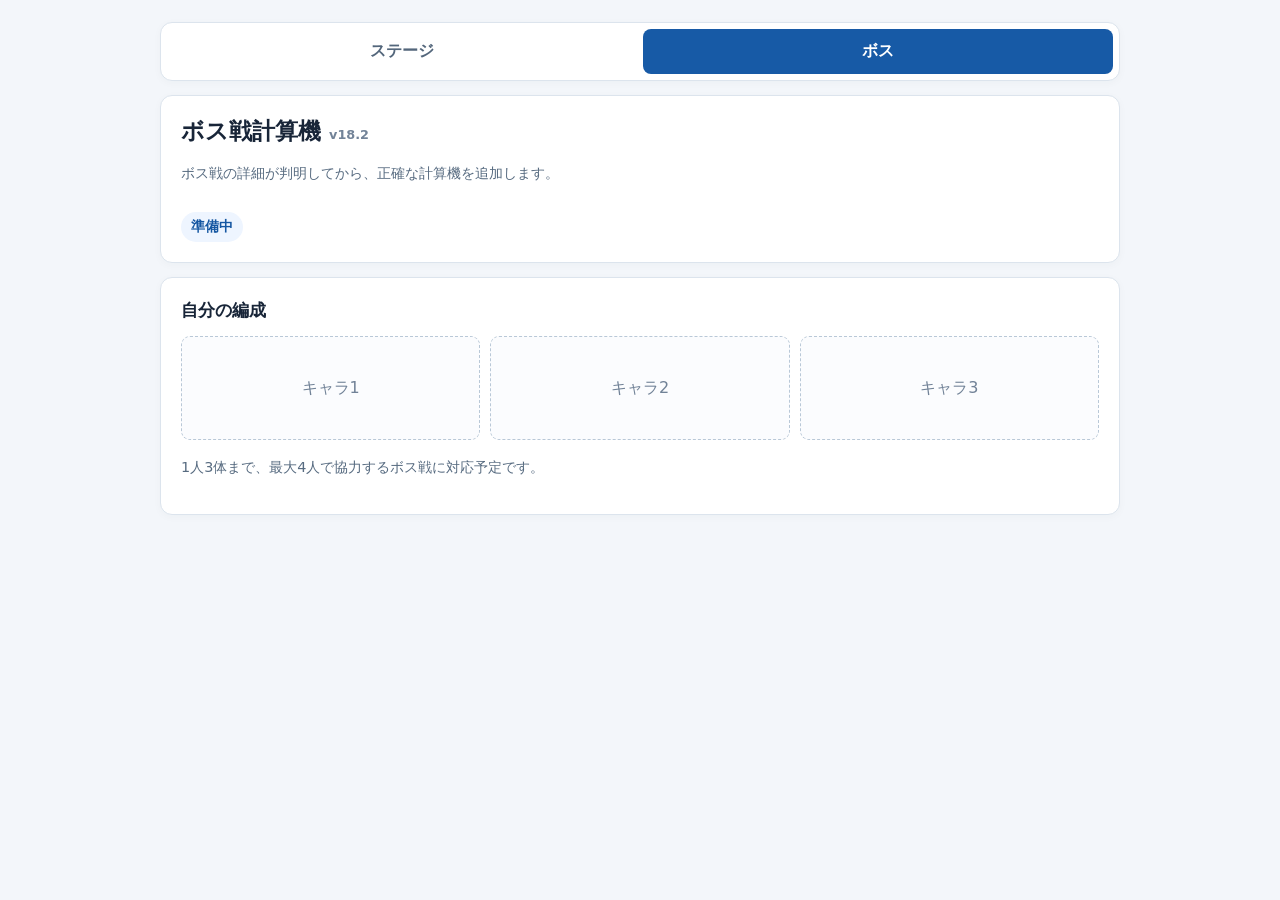
==== boss/index.html @ d80cfb78 "Add files via upload" ====
<!doctype html>
<html lang="ja">
<head>
  <meta charset="utf-8">
  <meta name="viewport" content="width=device-width,initial-scale=1">
  <title>ボス戦計算機 v18.2</title>
  <style>
    :root {
      font-family: system-ui, "Noto Sans JP", sans-serif;
      color: #182538;
      background: #f3f6fa;
      font-size: 16px;
    }
    * { box-sizing: border-box; }
    body { margin: 0; padding: 22px 12px; }
    .wrap { max-width: 960px; margin: auto; }
    .mode-nav {
      display: grid;
      grid-template-columns: 1fr 1fr;
      gap: 6px;
      padding: 6px;
      margin: 0 0 14px;
      background: #fff;
      border: 1px solid #dce4ed;
      border-radius: 12px;
      box-shadow: 0 2px 8px #1e304608;
    }
    .mode-link {
      display: block;
      padding: 12px 16px;
      border-radius: 8px;
      color: #53667b;
      text-align: center;
      text-decoration: none;
      font-weight: 750;
    }
    .mode-link:hover { background: #f3f6fa; }
    .mode-link.active { color: #fff; background: #175aa6; }
    .panel {
      background: #fff;
      border: 1px solid #dce4ed;
      border-radius: 12px;
      padding: 20px;
      margin: 0 0 14px;
      box-shadow: 0 2px 8px #1e304608;
    }
    h1 { font-size: 1.45rem; margin: 0 0 7px; }
    .version { font-size: .8rem; color: #728398; }
    h2 { font-size: 1.08rem; margin: 0 0 14px; }
    .muted { color: #576b80; font-size: .9rem; line-height: 1.7; }
    .status {
      display: inline-block;
      margin-top: 12px;
      padding: 6px 10px;
      color: #1557a2;
      background: #eef5ff;
      border-radius: 999px;
      font-size: .86rem;
      font-weight: 750;
    }
    .slots { display: grid; grid-template-columns: repeat(3, 1fr); gap: 10px; }
    .slot {
      min-height: 104px;
      display: grid;
      place-items: center;
      padding: 14px;
      color: #718297;
      background: #fbfcfe;
      border: 1px dashed #b9c8d7;
      border-radius: 9px;
      text-align: center;
    }
    @media (max-width: 560px) {
      body { padding: 10px 6px; }
      .panel { padding: 15px; }
      .slots { grid-template-columns: 1fr; }
      .slot { min-height: 74px; }
    }
  </style>
</head>
<body>
<main class="wrap">
  <nav class="mode-nav" aria-label="計算機の切り替え">
    <a class="mode-link" href="../index.html">ステージ</a>
    <a class="mode-link active" href="./" aria-current="page">ボス</a>
  </nav>

  <section class="panel">
    <h1>ボス戦計算機 <span class="version">v18.2</span></h1>
    <p class="muted">ボス戦の詳細が判明してから、正確な計算機を追加します。</p>
    <span class="status">準備中</span>
  </section>

  <section class="panel">
    <h2>自分の編成</h2>
    <div class="slots" aria-label="最大3体の編成枠">
      <div class="slot">キャラ1</div>
      <div class="slot">キャラ2</div>
      <div class="slot">キャラ3</div>
    </div>
    <p class="muted">1人3体まで、最大4人で協力するボス戦に対応予定です。</p>
  </section>
</main>
</body>
</html>
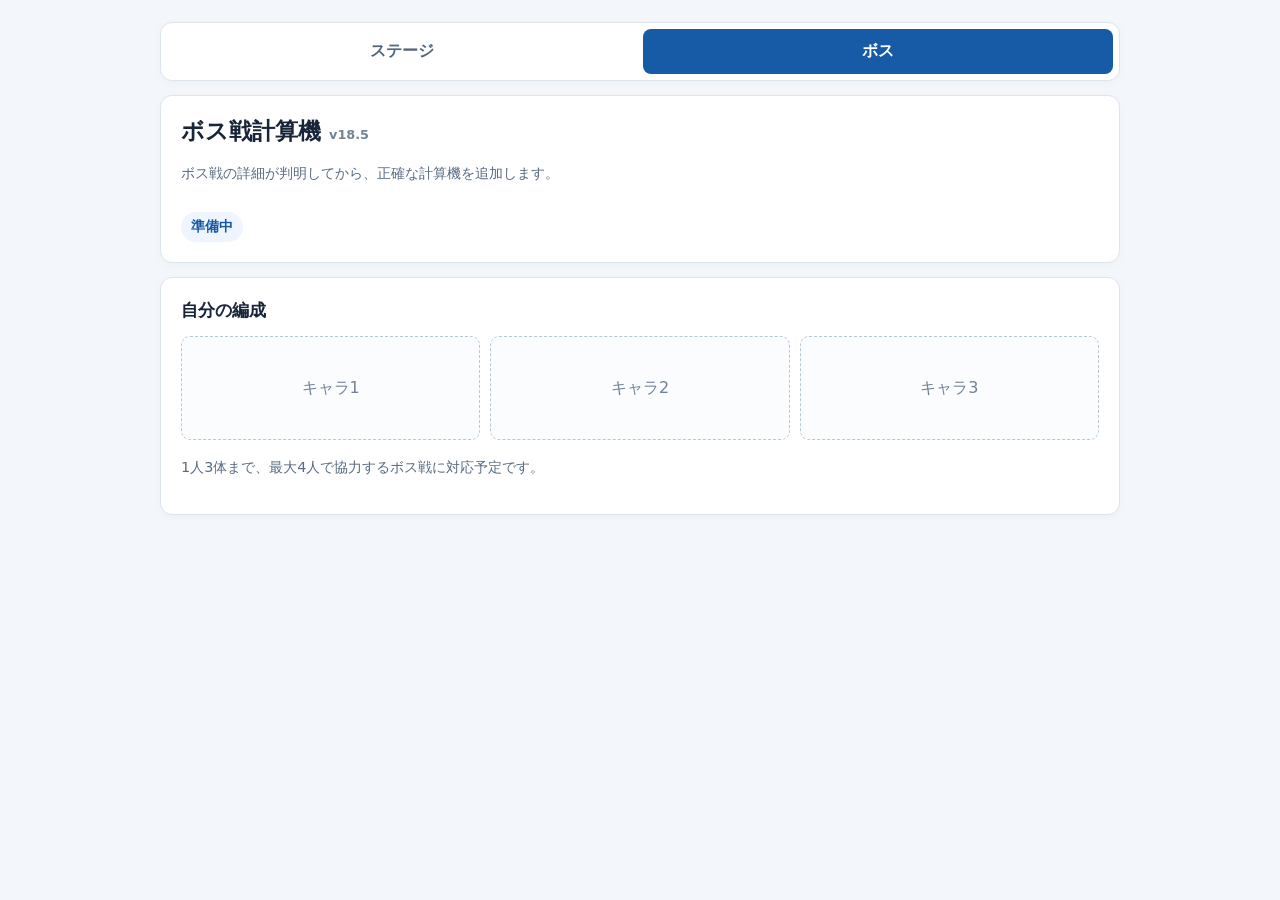
==== commit 8875a4e2: "Add files via upload" ====
--- a/boss/index.html
+++ b/boss/index.html
@@ -3,7 +3,7 @@
 <head>
   <meta charset="utf-8">
   <meta name="viewport" content="width=device-width,initial-scale=1">
-  <title>ボス戦計算機 v18.2</title>
+  <title>ボス戦計算機 v18.5</title>
   <style>
     :root {
       font-family: system-ui, "Noto Sans JP", sans-serif;
@@ -86,7 +86,7 @@
   </nav>
 
   <section class="panel">
-    <h1>ボス戦計算機 <span class="version">v18.2</span></h1>
+    <h1>ボス戦計算機 <span class="version">v18.5</span></h1>
     <p class="muted">ボス戦の詳細が判明してから、正確な計算機を追加します。</p>
     <span class="status">準備中</span>
   </section>
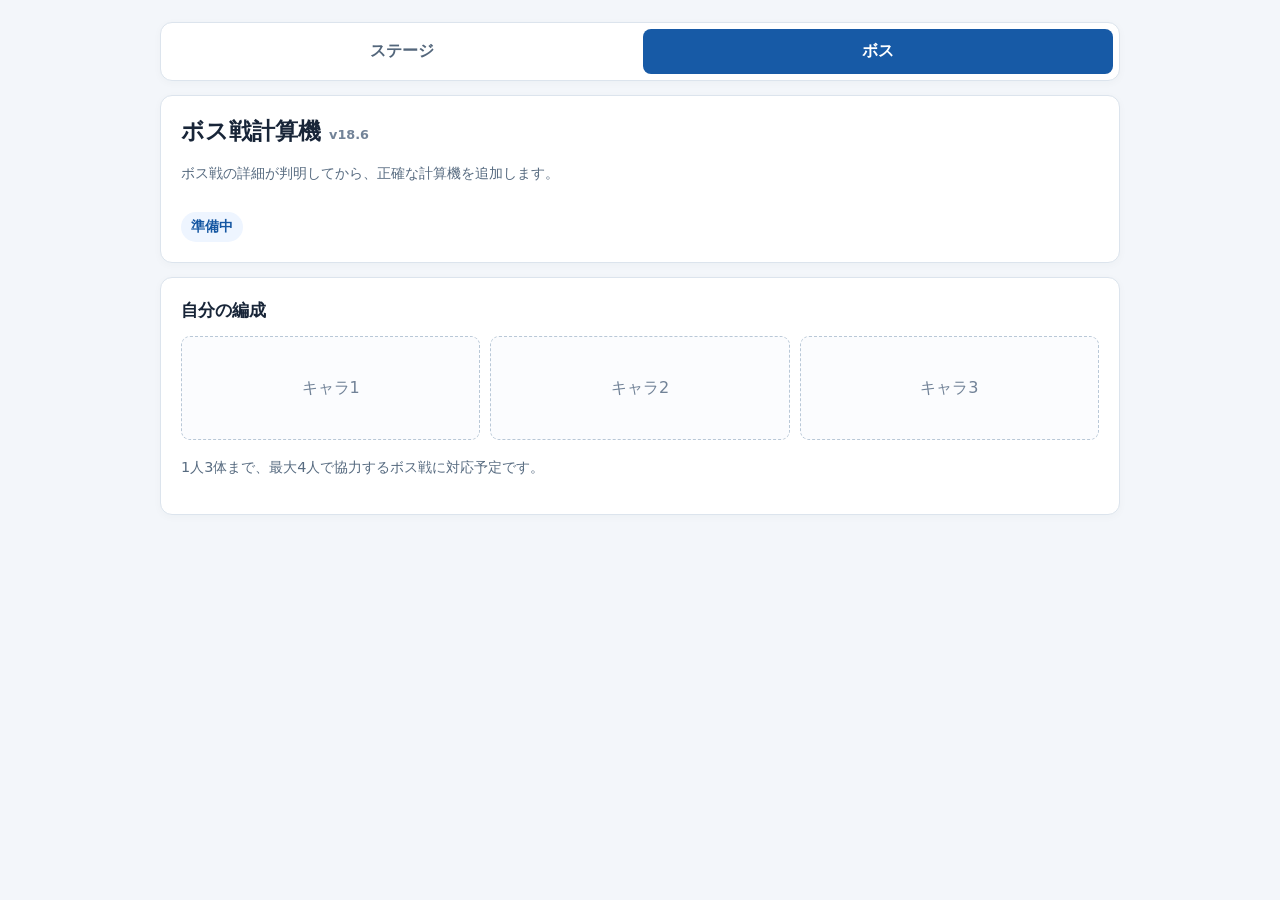
==== commit 79fe996e: "Add files via upload" ====
--- a/boss/index.html
+++ b/boss/index.html
@@ -3,7 +3,7 @@
 <head>
   <meta charset="utf-8">
   <meta name="viewport" content="width=device-width,initial-scale=1">
-  <title>ボス戦計算機 v18.5</title>
+  <title>ボス戦計算機 v18.6</title>
   <style>
     :root {
       font-family: system-ui, "Noto Sans JP", sans-serif;
@@ -86,7 +86,7 @@
   </nav>
 
   <section class="panel">
-    <h1>ボス戦計算機 <span class="version">v18.5</span></h1>
+    <h1>ボス戦計算機 <span class="version">v18.6</span></h1>
     <p class="muted">ボス戦の詳細が判明してから、正確な計算機を追加します。</p>
     <span class="status">準備中</span>
   </section>
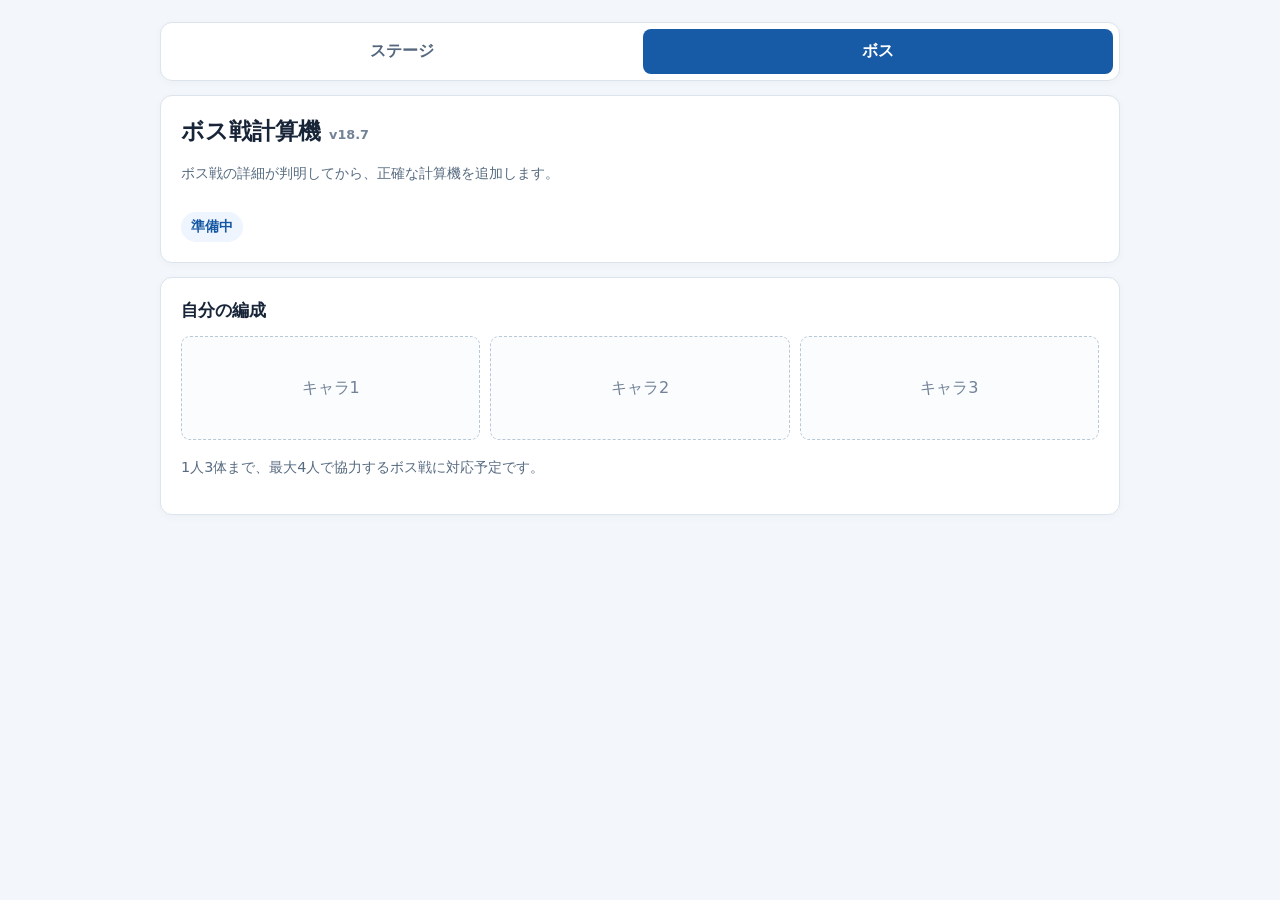
==== commit 0200dab4: "Add files via upload" ====
--- a/boss/index.html
+++ b/boss/index.html
@@ -3,7 +3,7 @@
 <head>
   <meta charset="utf-8">
   <meta name="viewport" content="width=device-width,initial-scale=1">
-  <title>ボス戦計算機 v18.6</title>
+  <title>ボス戦計算機 v18.7</title>
   <style>
     :root {
       font-family: system-ui, "Noto Sans JP", sans-serif;
@@ -86,7 +86,7 @@
   </nav>
 
   <section class="panel">
-    <h1>ボス戦計算機 <span class="version">v18.6</span></h1>
+    <h1>ボス戦計算機 <span class="version">v18.7</span></h1>
     <p class="muted">ボス戦の詳細が判明してから、正確な計算機を追加します。</p>
     <span class="status">準備中</span>
   </section>
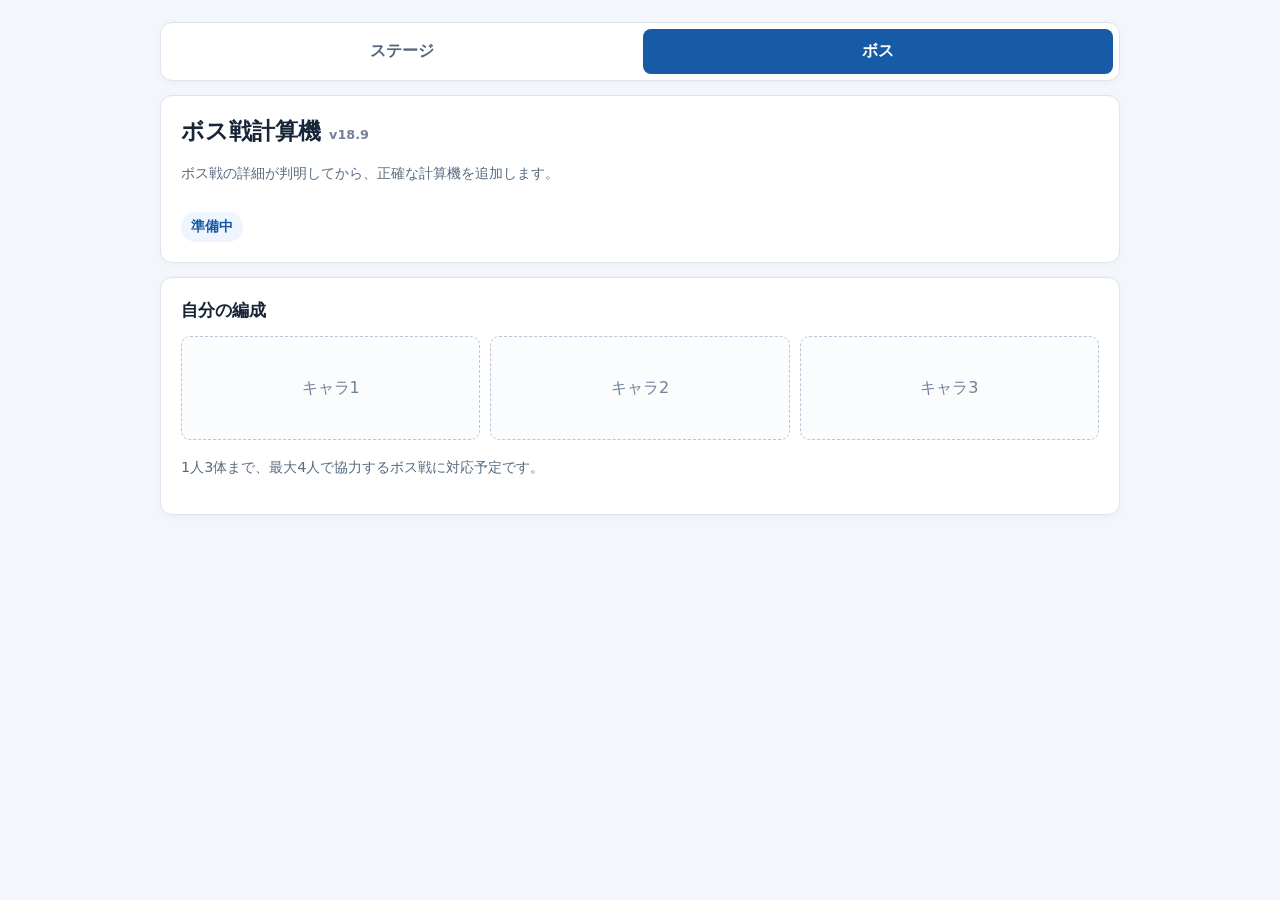
==== commit 34ffea9c: "Add files via upload" ====
--- a/boss/index.html
+++ b/boss/index.html
@@ -3,7 +3,7 @@
 <head>
   <meta charset="utf-8">
   <meta name="viewport" content="width=device-width,initial-scale=1">
-  <title>ボス戦計算機 v18.7</title>
+  <title>ボス戦計算機 v18.9</title>
   <style>
     :root {
       font-family: system-ui, "Noto Sans JP", sans-serif;
@@ -86,7 +86,7 @@
   </nav>
 
   <section class="panel">
-    <h1>ボス戦計算機 <span class="version">v18.7</span></h1>
+    <h1>ボス戦計算機 <span class="version">v18.9</span></h1>
     <p class="muted">ボス戦の詳細が判明してから、正確な計算機を追加します。</p>
     <span class="status">準備中</span>
   </section>
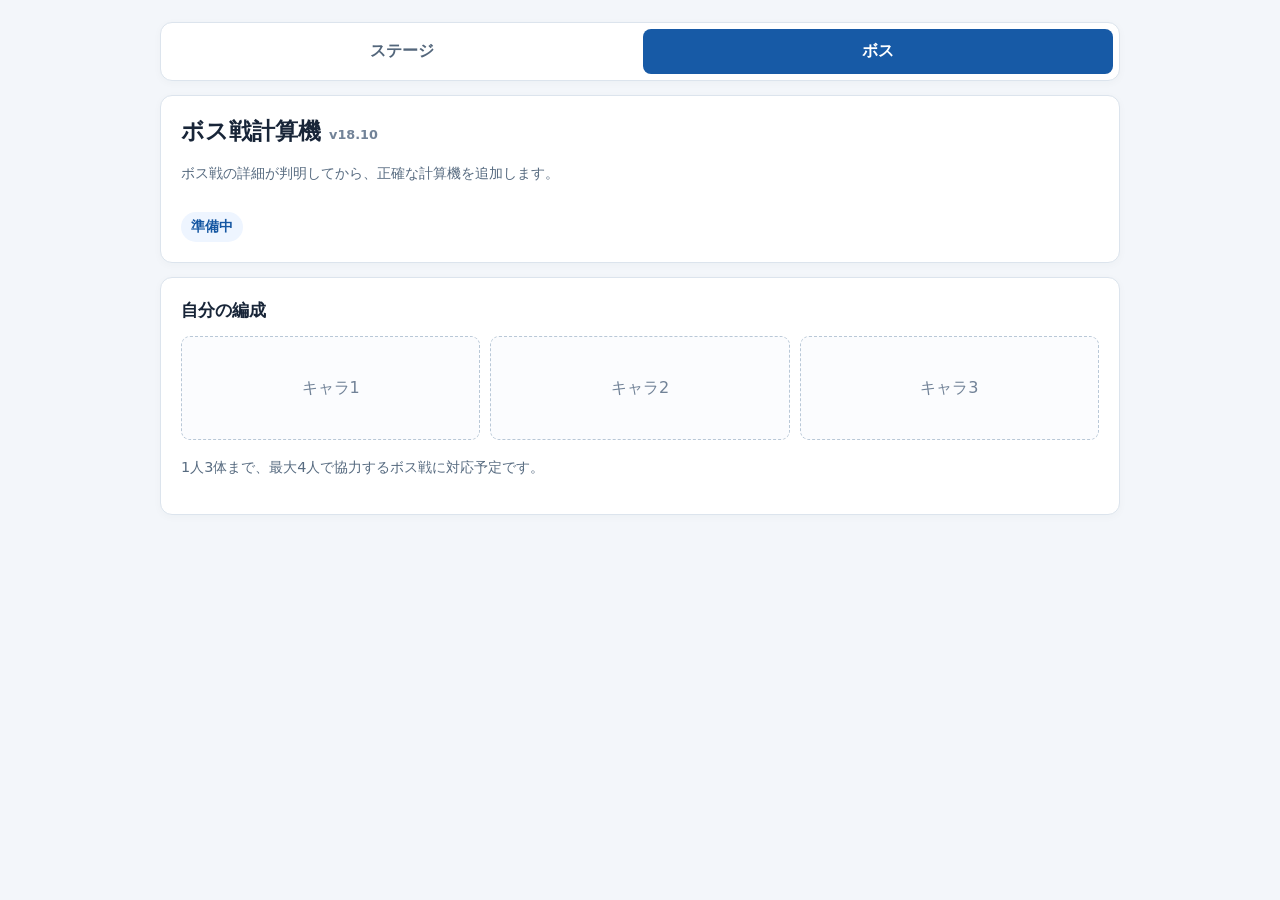
==== commit 2f9068fd: "Add files via upload" ====
--- a/boss/index.html
+++ b/boss/index.html
@@ -3,7 +3,7 @@
 <head>
   <meta charset="utf-8">
   <meta name="viewport" content="width=device-width,initial-scale=1">
-  <title>ボス戦計算機 v18.9</title>
+  <title>ボス戦計算機 v18.10</title>
   <style>
     :root {
       font-family: system-ui, "Noto Sans JP", sans-serif;
@@ -86,7 +86,7 @@
   </nav>
 
   <section class="panel">
-    <h1>ボス戦計算機 <span class="version">v18.9</span></h1>
+    <h1>ボス戦計算機 <span class="version">v18.10</span></h1>
     <p class="muted">ボス戦の詳細が判明してから、正確な計算機を追加します。</p>
     <span class="status">準備中</span>
   </section>
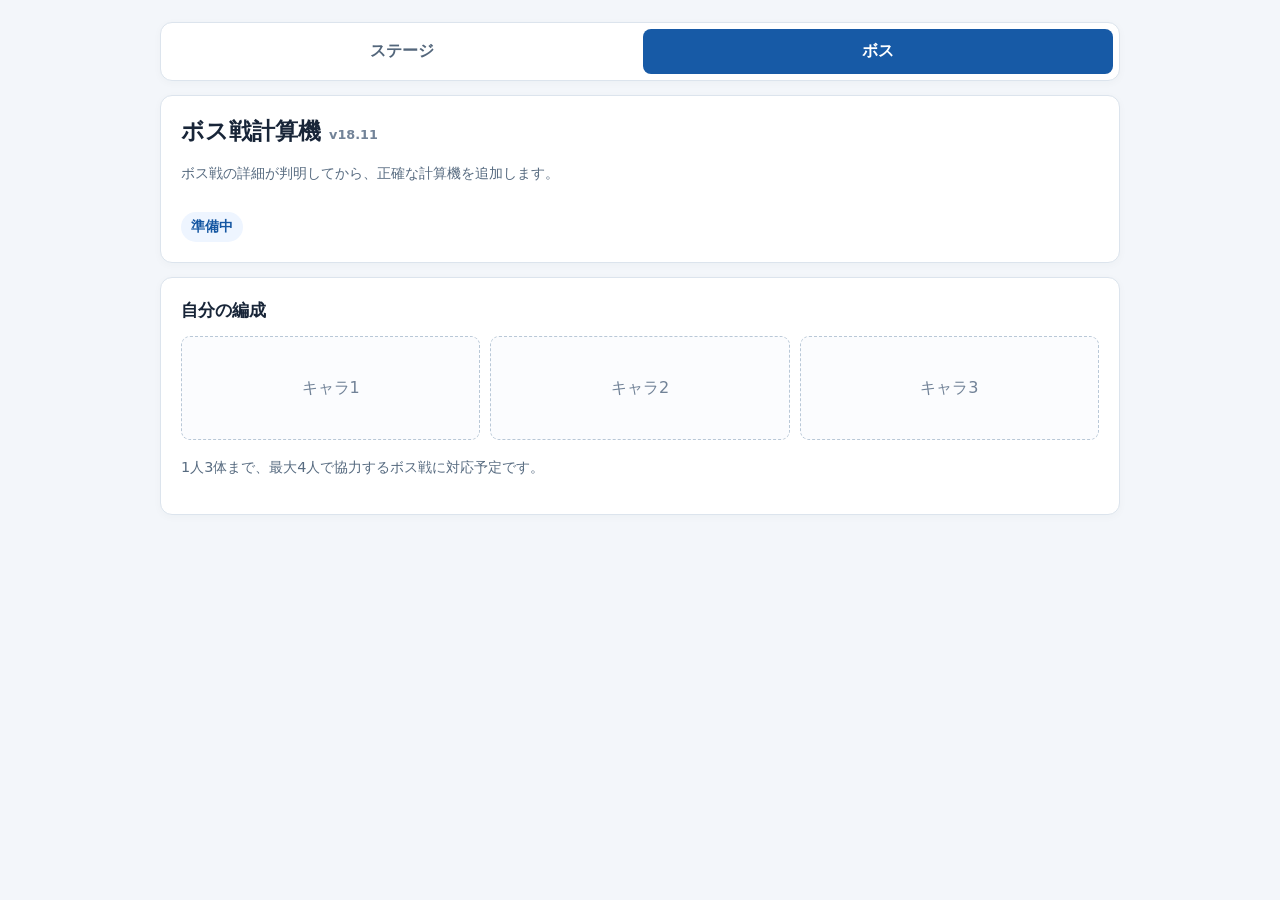
==== commit 5a974e18: "Add files via upload" ====
--- a/boss/index.html
+++ b/boss/index.html
@@ -3,90 +3,18 @@
 <head>
   <meta charset="utf-8">
   <meta name="viewport" content="width=device-width,initial-scale=1">
-  <title>ボス戦計算機 v18.10</title>
-  <style>
-    :root {
-      font-family: system-ui, "Noto Sans JP", sans-serif;
-      color: #182538;
-      background: #f3f6fa;
-      font-size: 16px;
-    }
-    * { box-sizing: border-box; }
-    body { margin: 0; padding: 22px 12px; }
-    .wrap { max-width: 960px; margin: auto; }
-    .mode-nav {
-      display: grid;
-      grid-template-columns: 1fr 1fr;
-      gap: 6px;
-      padding: 6px;
-      margin: 0 0 14px;
-      background: #fff;
-      border: 1px solid #dce4ed;
-      border-radius: 12px;
-      box-shadow: 0 2px 8px #1e304608;
-    }
-    .mode-link {
-      display: block;
-      padding: 12px 16px;
-      border-radius: 8px;
-      color: #53667b;
-      text-align: center;
-      text-decoration: none;
-      font-weight: 750;
-    }
-    .mode-link:hover { background: #f3f6fa; }
-    .mode-link.active { color: #fff; background: #175aa6; }
-    .panel {
-      background: #fff;
-      border: 1px solid #dce4ed;
-      border-radius: 12px;
-      padding: 20px;
-      margin: 0 0 14px;
-      box-shadow: 0 2px 8px #1e304608;
-    }
-    h1 { font-size: 1.45rem; margin: 0 0 7px; }
-    .version { font-size: .8rem; color: #728398; }
-    h2 { font-size: 1.08rem; margin: 0 0 14px; }
-    .muted { color: #576b80; font-size: .9rem; line-height: 1.7; }
-    .status {
-      display: inline-block;
-      margin-top: 12px;
-      padding: 6px 10px;
-      color: #1557a2;
-      background: #eef5ff;
-      border-radius: 999px;
-      font-size: .86rem;
-      font-weight: 750;
-    }
-    .slots { display: grid; grid-template-columns: repeat(3, 1fr); gap: 10px; }
-    .slot {
-      min-height: 104px;
-      display: grid;
-      place-items: center;
-      padding: 14px;
-      color: #718297;
-      background: #fbfcfe;
-      border: 1px dashed #b9c8d7;
-      border-radius: 9px;
-      text-align: center;
-    }
-    @media (max-width: 560px) {
-      body { padding: 10px 6px; }
-      .panel { padding: 15px; }
-      .slots { grid-template-columns: 1fr; }
-      .slot { min-height: 74px; }
-    }
-  </style>
+  <title>ボス戦計算機 v18.11</title>
+  <link rel="stylesheet" href="../assets/css/boss.css?v=18.11">
 </head>
 <body>
 <main class="wrap">
   <nav class="mode-nav" aria-label="計算機の切り替え">
     <a class="mode-link" href="../index.html">ステージ</a>
-    <a class="mode-link active" href="./" aria-current="page">ボス</a>
+    <a class="mode-link active" href="./index.html" aria-current="page">ボス</a>
   </nav>
 
   <section class="panel">
-    <h1>ボス戦計算機 <span class="version">v18.10</span></h1>
+    <h1>ボス戦計算機 <span class="version">v18.11</span></h1>
     <p class="muted">ボス戦の詳細が判明してから、正確な計算機を追加します。</p>
     <span class="status">準備中</span>
   </section>
--- a/assets/css/boss.css
+++ b/assets/css/boss.css
@@ -0,0 +1,71 @@
+:root {
+  font-family: system-ui, "Noto Sans JP", sans-serif;
+  color: #182538;
+  background: #f3f6fa;
+  font-size: 16px;
+}
+* { box-sizing: border-box; }
+body { margin: 0; padding: 22px 12px; }
+.wrap { max-width: 960px; margin: auto; }
+.mode-nav {
+  display: grid;
+  grid-template-columns: 1fr 1fr;
+  gap: 6px;
+  padding: 6px;
+  margin: 0 0 14px;
+  background: #fff;
+  border: 1px solid #dce4ed;
+  border-radius: 12px;
+  box-shadow: 0 2px 8px #1e304608;
+}
+.mode-link {
+  display: block;
+  padding: 12px 16px;
+  border-radius: 8px;
+  color: #53667b;
+  text-align: center;
+  text-decoration: none;
+  font-weight: 750;
+}
+.mode-link:hover { background: #f3f6fa; }
+.mode-link.active { color: #fff; background: #175aa6; }
+.panel {
+  background: #fff;
+  border: 1px solid #dce4ed;
+  border-radius: 12px;
+  padding: 20px;
+  margin: 0 0 14px;
+  box-shadow: 0 2px 8px #1e304608;
+}
+h1 { font-size: 1.45rem; margin: 0 0 7px; }
+.version { font-size: .8rem; color: #728398; }
+h2 { font-size: 1.08rem; margin: 0 0 14px; }
+.muted { color: #576b80; font-size: .9rem; line-height: 1.7; }
+.status {
+  display: inline-block;
+  margin-top: 12px;
+  padding: 6px 10px;
+  color: #1557a2;
+  background: #eef5ff;
+  border-radius: 999px;
+  font-size: .86rem;
+  font-weight: 750;
+}
+.slots { display: grid; grid-template-columns: repeat(3, 1fr); gap: 10px; }
+.slot {
+  min-height: 104px;
+  display: grid;
+  place-items: center;
+  padding: 14px;
+  color: #718297;
+  background: #fbfcfe;
+  border: 1px dashed #b9c8d7;
+  border-radius: 9px;
+  text-align: center;
+}
+@media (max-width: 560px) {
+  body { padding: 10px 6px; }
+  .panel { padding: 15px; }
+  .slots { grid-template-columns: 1fr; }
+  .slot { min-height: 74px; }
+}
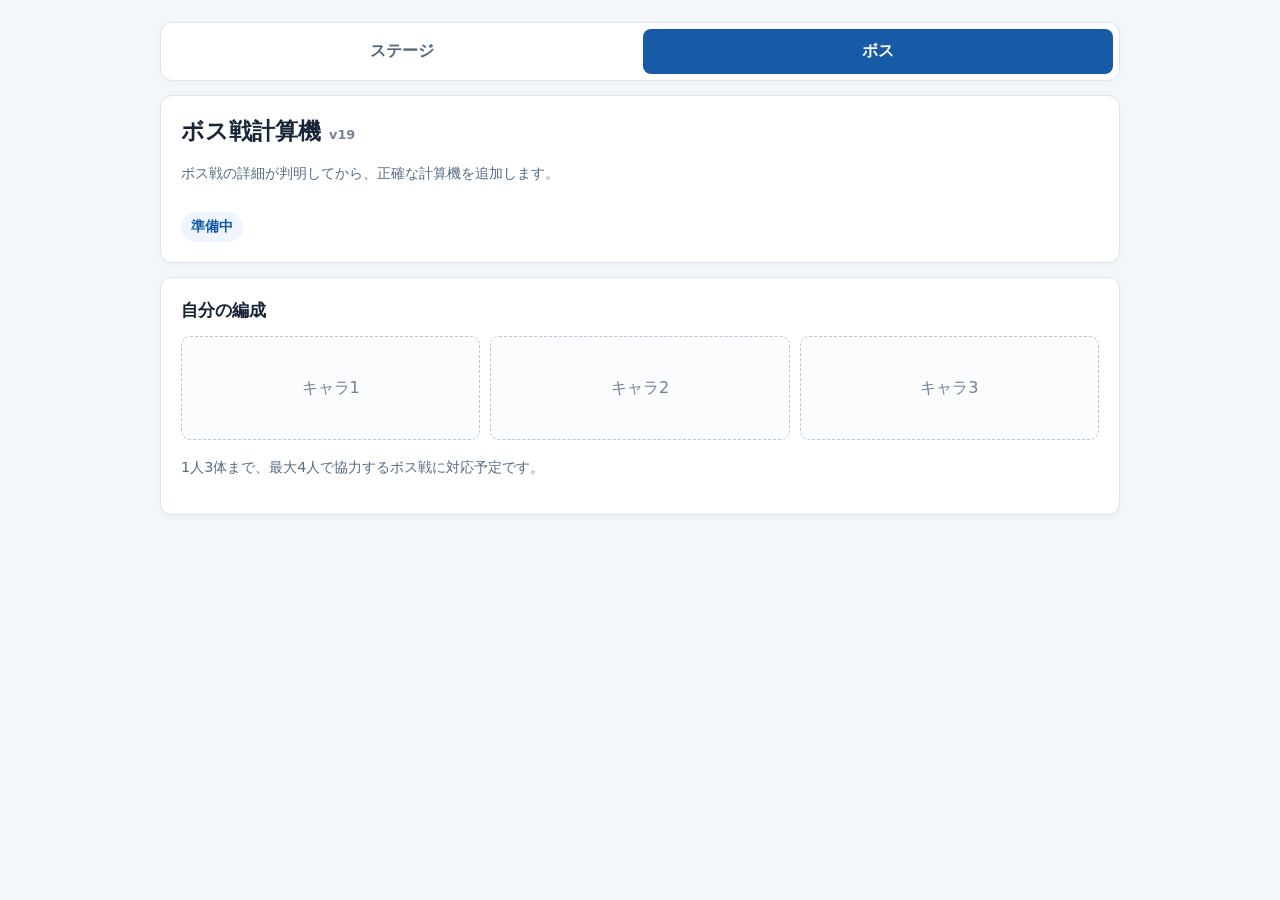
==== commit 960dbf75: "Add files via upload" ====
--- a/boss/index.html
+++ b/boss/index.html
@@ -3,8 +3,8 @@
 <head>
   <meta charset="utf-8">
   <meta name="viewport" content="width=device-width,initial-scale=1">
-  <title>ボス戦計算機 v18.11</title>
-  <link rel="stylesheet" href="../assets/css/boss.css?v=18.11">
+  <title>ボス戦計算機 v19</title>
+  <link rel="stylesheet" href="../assets/css/boss.css?v=19">
 </head>
 <body>
 <main class="wrap">
@@ -14,7 +14,7 @@
   </nav>
 
   <section class="panel">
-    <h1>ボス戦計算機 <span class="version">v18.11</span></h1>
+    <h1>ボス戦計算機 <span class="version">v19</span></h1>
     <p class="muted">ボス戦の詳細が判明してから、正確な計算機を追加します。</p>
     <span class="status">準備中</span>
   </section>
